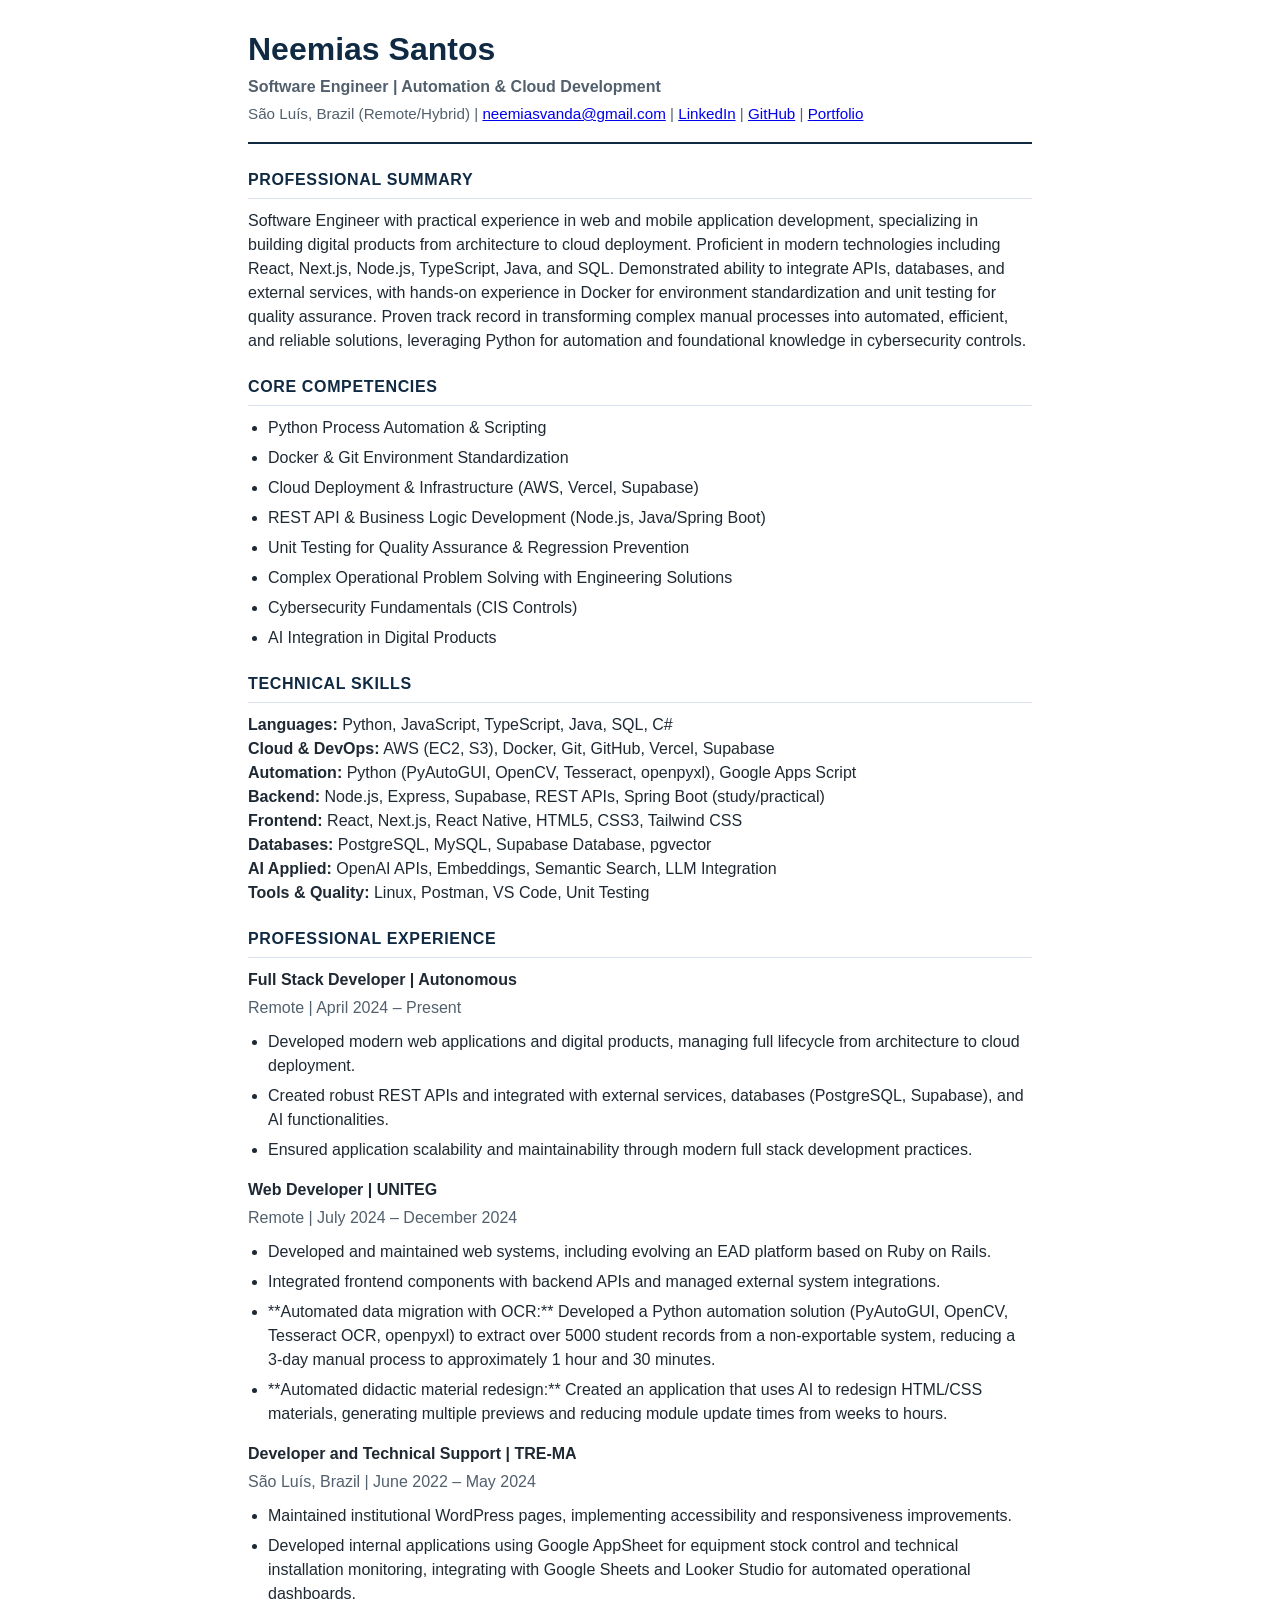
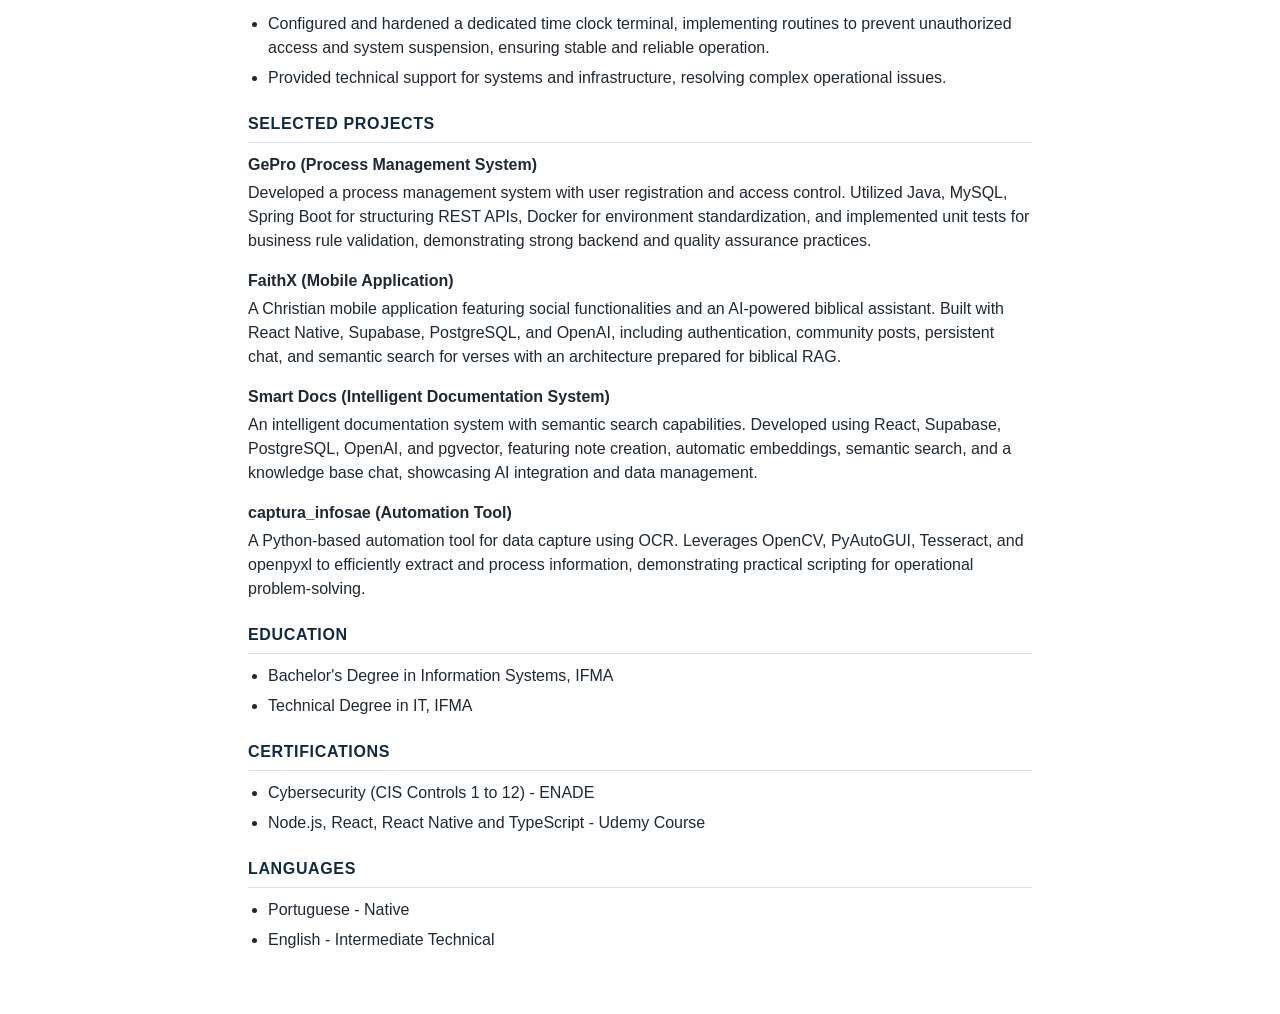
==== output/vaga-exemplo_neemias.html @ ac8dedb1 "reformulação do projeto" ====
<!DOCTYPE html>
<html lang="en">
<head>
    <meta charset="UTF-8">
    <meta name="viewport" content="width=device-width, initial-scale=1.0">
    <title>Resume - Neemias Santos - Senior DevSecOps Engineer</title>
    <style>
:root {
    --text-color: #1f2933;
    --muted-color: #52606d;
    --border-color: #d9e2ec;
    --heading-color: #102a43;
    --background-color: #ffffff;
}

* {
    box-sizing: border-box;
}

html {
    font-size: 16px;
}

body {
    margin: 0;
    background: var(--background-color);
    color: var(--text-color);
    font-family: "Arial", "Helvetica Neue", Helvetica, sans-serif;
    line-height: 1.5;
}

.resume-shell {
    max-width: 840px;
    margin: 0 auto;
    padding: 32px 28px 40px;
}

.resume-header {
    border-bottom: 2px solid var(--heading-color);
    margin-bottom: 24px;
    padding-bottom: 16px;
}

.resume-header h1 {
    margin: 0;
    color: var(--heading-color);
    font-size: 2rem;
    line-height: 1.1;
}

.headline,
.contact-line,
.meta {
    color: var(--muted-color);
}

.headline {
    margin: 8px 0 4px;
    font-size: 1rem;
    font-weight: 700;
}

.contact-line {
    margin: 0;
    font-size: 0.95rem;
}

section {
    margin-bottom: 22px;
}

h2 {
    margin: 0 0 10px;
    color: var(--heading-color);
    font-size: 1rem;
    text-transform: uppercase;
    letter-spacing: 0.04em;
    border-bottom: 1px solid var(--border-color);
    padding-bottom: 6px;
}

h3 {
    margin: 0 0 4px;
    font-size: 1rem;
    color: var(--text-color);
}

p {
    margin: 0 0 10px;
}

ul {
    margin: 0;
    padding-left: 20px;
}

li {
    margin-bottom: 6px;
    text-align: left;
}

article {
    margin-bottom: 16px;
}

@media print {
    body {
        background: #fff;
    }

    .resume-shell {
        max-width: none;
        padding: 0;
    }
}
    </style>
</head>
<body>
    <main class="resume-shell">
        <header class="resume-header">
            <h1>Neemias Santos</h1>
            <p class="headline">Software Engineer | Automation & Cloud Development</p>
            <p class="contact-line">São Luís, Brazil (Remote/Hybrid) | <a href="mailto:neemiasvanda@gmail.com">neemiasvanda@gmail.com</a> | <a href="https://www.linkedin.com/in/neemias-santos-9766052b7/">LinkedIn</a> | <a href="https://github.com/seeniam">GitHub</a> | <a href="https://neemiascarvalhosantos.vercel.app/">Portfolio</a></p>
        </header>

        <section aria-labelledby="summary-title">
            <h2 id="summary-title">Professional Summary</h2>
            <p>Software Engineer with practical experience in web and mobile application development, specializing in building digital products from architecture to cloud deployment. Proficient in modern technologies including React, Next.js, Node.js, TypeScript, Java, and SQL. Demonstrated ability to integrate APIs, databases, and external services, with hands-on experience in Docker for environment standardization and unit testing for quality assurance. Proven track record in transforming complex manual processes into automated, efficient, and reliable solutions, leveraging Python for automation and foundational knowledge in cybersecurity controls.</p>
        </section>

        <section aria-labelledby="competencies-title">
            <h2 id="competencies-title">Core Competencies</h2>
            <ul>
                <li>Python Process Automation & Scripting</li>
                <li>Docker & Git Environment Standardization</li>
                <li>Cloud Deployment & Infrastructure (AWS, Vercel, Supabase)</li>
                <li>REST API & Business Logic Development (Node.js, Java/Spring Boot)</li>
                <li>Unit Testing for Quality Assurance & Regression Prevention</li>
                <li>Complex Operational Problem Solving with Engineering Solutions</li>
                <li>Cybersecurity Fundamentals (CIS Controls)</li>
                <li>AI Integration in Digital Products</li>
            </ul>
        </section>

        <section aria-labelledby="skills-title">
            <h2 id="skills-title">Technical Skills</h2>
            <p>
                <strong>Languages:</strong> Python, JavaScript, TypeScript, Java, SQL, C#<br>
                <strong>Cloud & DevOps:</strong> AWS (EC2, S3), Docker, Git, GitHub, Vercel, Supabase<br>
                <strong>Automation:</strong> Python (PyAutoGUI, OpenCV, Tesseract, openpyxl), Google Apps Script<br>
                <strong>Backend:</strong> Node.js, Express, Supabase, REST APIs, Spring Boot (study/practical)<br>
                <strong>Frontend:</strong> React, Next.js, React Native, HTML5, CSS3, Tailwind CSS<br>
                <strong>Databases:</strong> PostgreSQL, MySQL, Supabase Database, pgvector<br>
                <strong>AI Applied:</strong> OpenAI APIs, Embeddings, Semantic Search, LLM Integration<br>
                <strong>Tools & Quality:</strong> Linux, Postman, VS Code, Unit Testing
            </p>
        </section>

        <section aria-labelledby="experience-title">
            <h2 id="experience-title">Professional Experience</h2>
            <article>
                <h3>Full Stack Developer | Autonomous</h3>
                <p class="meta">Remote | April 2024 – Present</p>
                <ul>
                    <li>Developed modern web applications and digital products, managing full lifecycle from architecture to cloud deployment.</li>
                    <li>Created robust REST APIs and integrated with external services, databases (PostgreSQL, Supabase), and AI functionalities.</li>
                    <li>Ensured application scalability and maintainability through modern full stack development practices.</li>
                </ul>
            </article>
            <article>
                <h3>Web Developer | UNITEG</h3>
                <p class="meta">Remote | July 2024 – December 2024</p>
                <ul>
                    <li>Developed and maintained web systems, including evolving an EAD platform based on Ruby on Rails.</li>
                    <li>Integrated frontend components with backend APIs and managed external system integrations.</li>
                    <li>**Automated data migration with OCR:** Developed a Python automation solution (PyAutoGUI, OpenCV, Tesseract OCR, openpyxl) to extract over 5000 student records from a non-exportable system, reducing a 3-day manual process to approximately 1 hour and 30 minutes.</li>
                    <li>**Automated didactic material redesign:** Created an application that uses AI to redesign HTML/CSS materials, generating multiple previews and reducing module update times from weeks to hours.</li>
                </ul>
            </article>
            <article>
                <h3>Developer and Technical Support | TRE-MA</h3>
                <p class="meta">São Luís, Brazil | June 2022 – May 2024</p>
                <ul>
                    <li>Maintained institutional WordPress pages, implementing accessibility and responsiveness improvements.</li>
                    <li>Developed internal applications using Google AppSheet for equipment stock control and technical installation monitoring, integrating with Google Sheets and Looker Studio for automated operational dashboards.</li>
                    <li>Configured and hardened a dedicated time clock terminal, implementing routines to prevent unauthorized access and system suspension, ensuring stable and reliable operation.</li>
                    <li>Provided technical support for systems and infrastructure, resolving complex operational issues.</li>
                </ul>
            </article>
        </section>

        <section aria-labelledby="projects-title">
            <h2 id="projects-title">Selected Projects</h2>
            <article>
                <h3>GePro (Process Management System)</h3>
                <p>Developed a process management system with user registration and access control. Utilized Java, MySQL, Spring Boot for structuring REST APIs, Docker for environment standardization, and implemented unit tests for business rule validation, demonstrating strong backend and quality assurance practices.</p>
            </article>
            <article>
                <h3>FaithX (Mobile Application)</h3>
                <p>A Christian mobile application featuring social functionalities and an AI-powered biblical assistant. Built with React Native, Supabase, PostgreSQL, and OpenAI, including authentication, community posts, persistent chat, and semantic search for verses with an architecture prepared for biblical RAG.</p>
            </article>
            <article>
                <h3>Smart Docs (Intelligent Documentation System)</h3>
                <p>An intelligent documentation system with semantic search capabilities. Developed using React, Supabase, PostgreSQL, OpenAI, and pgvector, featuring note creation, automatic embeddings, semantic search, and a knowledge base chat, showcasing AI integration and data management.</p>
            </article>
            <article>
                <h3>captura_infosae (Automation Tool)</h3>
                <p>A Python-based automation tool for data capture using OCR. Leverages OpenCV, PyAutoGUI, Tesseract, and openpyxl to efficiently extract and process information, demonstrating practical scripting for operational problem-solving.</p>
            </article>
        </section>

        <section aria-labelledby="education-title">
            <h2 id="education-title">Education</h2>
            <ul>
                <li>Bachelor's Degree in Information Systems, IFMA</li>
                <li>Technical Degree in IT, IFMA</li>
            </ul>
        </section>

        <section aria-labelledby="certifications-title">
            <h2 id="certifications-title">Certifications</h2>
            <ul>
                <li>Cybersecurity (CIS Controls 1 to 12) - ENADE</li>
                <li>Node.js, React, React Native and TypeScript - Udemy Course</li>
            </ul>
        </section>

        <section aria-labelledby="languages-title">
            <h2 id="languages-title">Languages</h2>
            <ul>
                <li>Portuguese - Native</li>
                <li>English - Intermediate Technical</li>
            </ul>
        </section>
    </main>
</body>
</html>
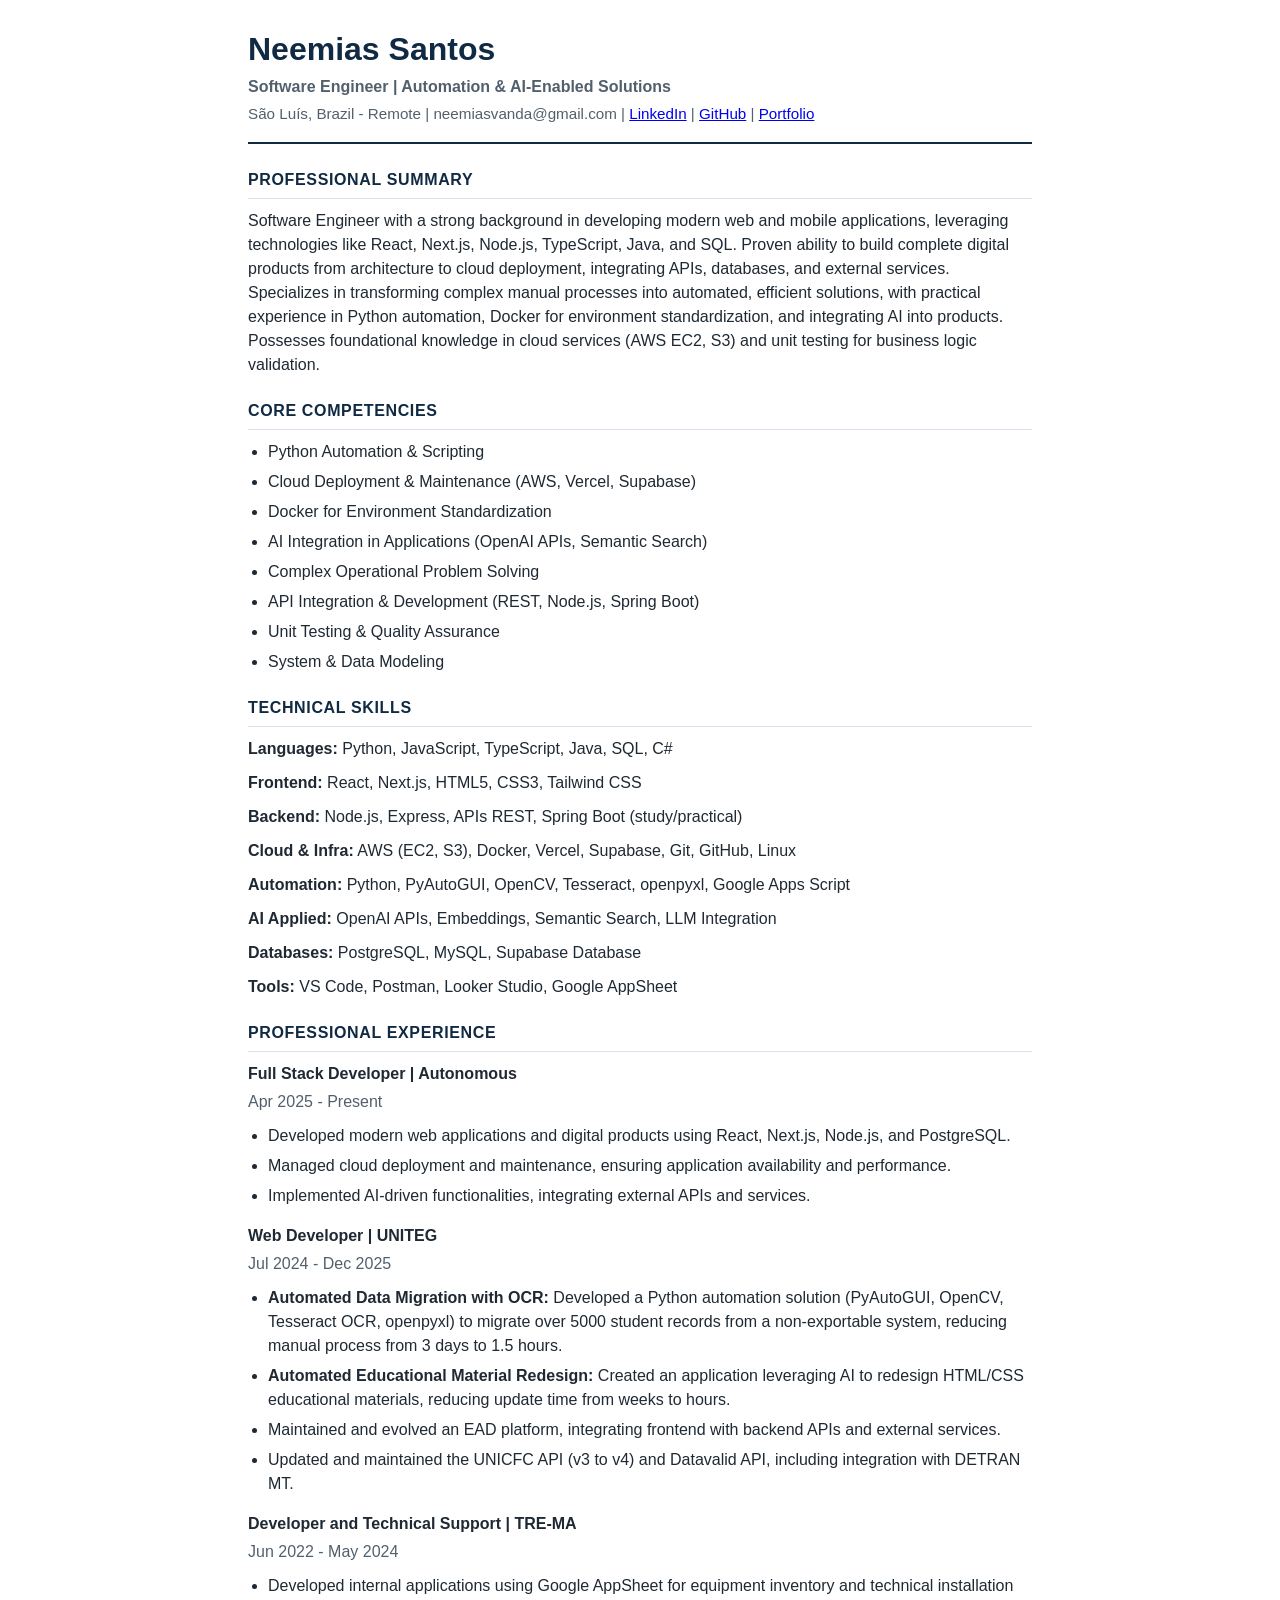
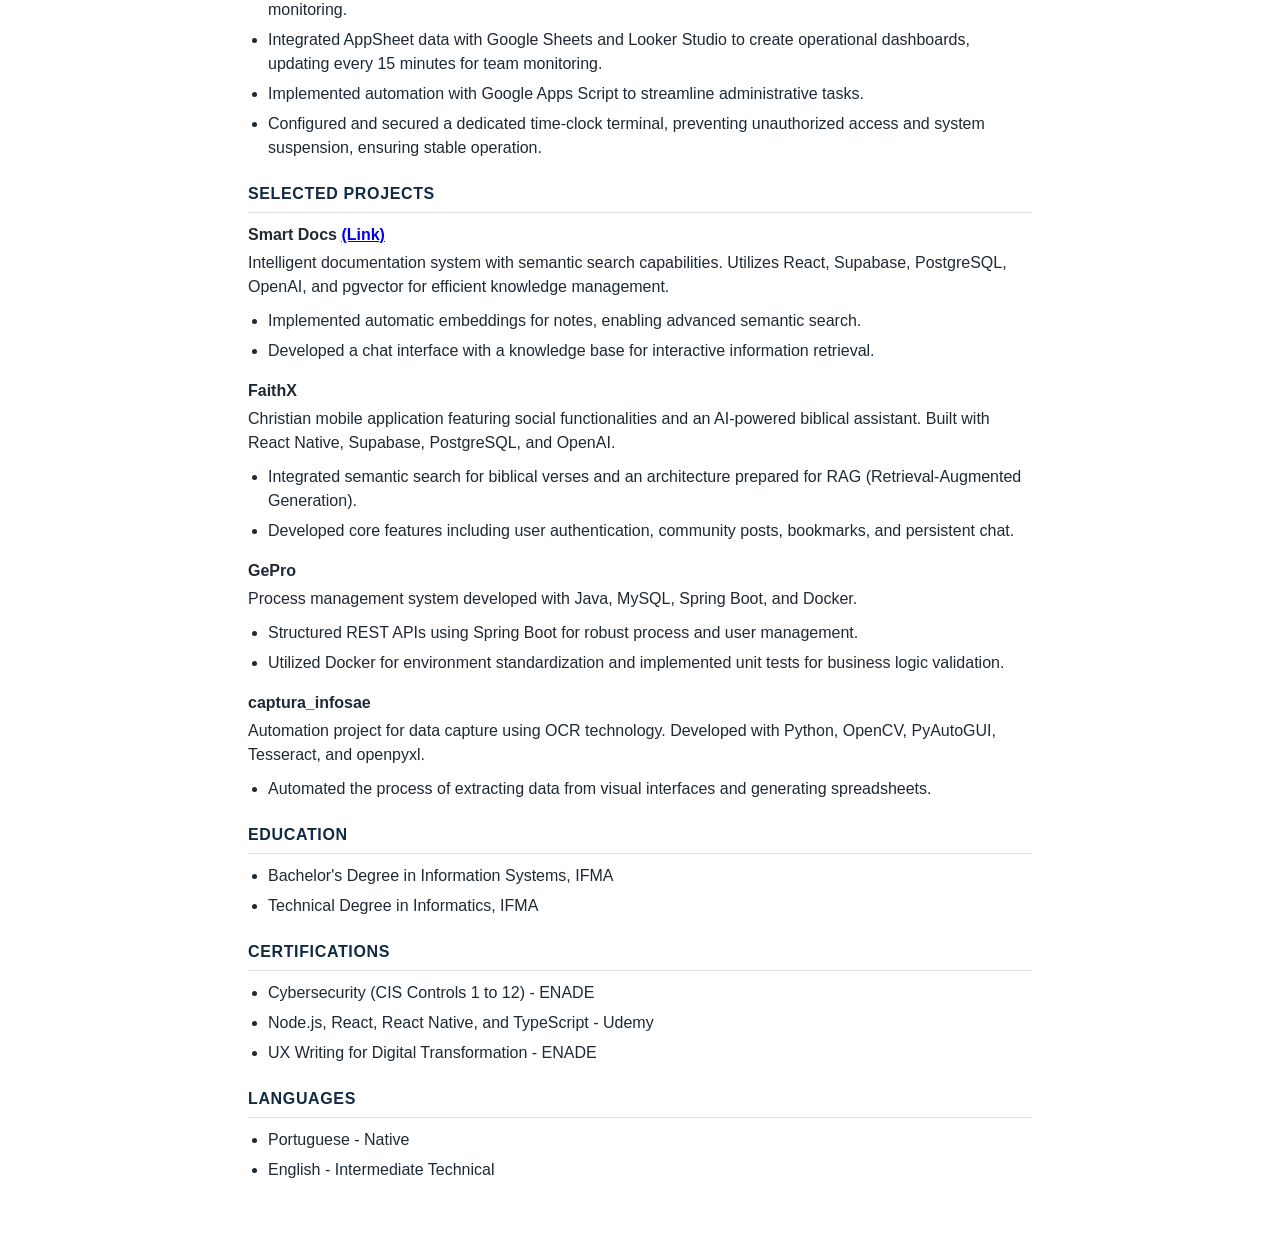
==== commit 70b247de: "Atualiza gerador e materiais de curriculo" ====
--- a/output/vaga-exemplo_neemias.html
+++ b/output/vaga-exemplo_neemias.html
@@ -3,7 +3,7 @@
 <head>
     <meta charset="UTF-8">
     <meta name="viewport" content="width=device-width, initial-scale=1.0">
-    <title>Resume - Neemias Santos - Senior DevSecOps Engineer</title>
+    <title>Resume - Neemias Santos - Software Engineer | Automation & AI-Enabled Solutions</title>
     <style>
 :root {
     --text-color: #1f2933;
@@ -119,72 +119,70 @@
     <main class="resume-shell">
         <header class="resume-header">
             <h1>Neemias Santos</h1>
-            <p class="headline">Software Engineer | Automation & Cloud Development</p>
-            <p class="contact-line">São Luís, Brazil (Remote/Hybrid) | <a href="mailto:neemiasvanda@gmail.com">neemiasvanda@gmail.com</a> | <a href="https://www.linkedin.com/in/neemias-santos-9766052b7/">LinkedIn</a> | <a href="https://github.com/seeniam">GitHub</a> | <a href="https://neemiascarvalhosantos.vercel.app/">Portfolio</a></p>
+            <p class="headline">Software Engineer | Automation & AI-Enabled Solutions</p>
+            <p class="contact-line">São Luís, Brazil - Remote | neemiasvanda@gmail.com | <a href="https://www.linkedin.com/in/neemias-santos-9766052b7/" target="_blank" rel="noopener noreferrer">LinkedIn</a> | <a href="https://github.com/seeniam" target="_blank" rel="noopener noreferrer">GitHub</a> | <a href="https://neemiascarvalhosantos.vercel.app/" target="_blank" rel="noopener noreferrer">Portfolio</a></p>
         </header>
 
         <section aria-labelledby="summary-title">
             <h2 id="summary-title">Professional Summary</h2>
-            <p>Software Engineer with practical experience in web and mobile application development, specializing in building digital products from architecture to cloud deployment. Proficient in modern technologies including React, Next.js, Node.js, TypeScript, Java, and SQL. Demonstrated ability to integrate APIs, databases, and external services, with hands-on experience in Docker for environment standardization and unit testing for quality assurance. Proven track record in transforming complex manual processes into automated, efficient, and reliable solutions, leveraging Python for automation and foundational knowledge in cybersecurity controls.</p>
+            <p>Software Engineer with a strong background in developing modern web and mobile applications, leveraging technologies like React, Next.js, Node.js, TypeScript, Java, and SQL. Proven ability to build complete digital products from architecture to cloud deployment, integrating APIs, databases, and external services. Specializes in transforming complex manual processes into automated, efficient solutions, with practical experience in Python automation, Docker for environment standardization, and integrating AI into products. Possesses foundational knowledge in cloud services (AWS EC2, S3) and unit testing for business logic validation.</p>
         </section>
 
         <section aria-labelledby="competencies-title">
             <h2 id="competencies-title">Core Competencies</h2>
             <ul>
-                <li>Python Process Automation & Scripting</li>
-                <li>Docker & Git Environment Standardization</li>
-                <li>Cloud Deployment & Infrastructure (AWS, Vercel, Supabase)</li>
-                <li>REST API & Business Logic Development (Node.js, Java/Spring Boot)</li>
-                <li>Unit Testing for Quality Assurance & Regression Prevention</li>
-                <li>Complex Operational Problem Solving with Engineering Solutions</li>
-                <li>Cybersecurity Fundamentals (CIS Controls)</li>
-                <li>AI Integration in Digital Products</li>
+                <li>Python Automation & Scripting</li>
+                <li>Cloud Deployment & Maintenance (AWS, Vercel, Supabase)</li>
+                <li>Docker for Environment Standardization</li>
+                <li>AI Integration in Applications (OpenAI APIs, Semantic Search)</li>
+                <li>Complex Operational Problem Solving</li>
+                <li>API Integration & Development (REST, Node.js, Spring Boot)</li>
+                <li>Unit Testing & Quality Assurance</li>
+                <li>System & Data Modeling</li>
             </ul>
         </section>
 
         <section aria-labelledby="skills-title">
             <h2 id="skills-title">Technical Skills</h2>
-            <p>
-                <strong>Languages:</strong> Python, JavaScript, TypeScript, Java, SQL, C#<br>
-                <strong>Cloud & DevOps:</strong> AWS (EC2, S3), Docker, Git, GitHub, Vercel, Supabase<br>
-                <strong>Automation:</strong> Python (PyAutoGUI, OpenCV, Tesseract, openpyxl), Google Apps Script<br>
-                <strong>Backend:</strong> Node.js, Express, Supabase, REST APIs, Spring Boot (study/practical)<br>
-                <strong>Frontend:</strong> React, Next.js, React Native, HTML5, CSS3, Tailwind CSS<br>
-                <strong>Databases:</strong> PostgreSQL, MySQL, Supabase Database, pgvector<br>
-                <strong>AI Applied:</strong> OpenAI APIs, Embeddings, Semantic Search, LLM Integration<br>
-                <strong>Tools & Quality:</strong> Linux, Postman, VS Code, Unit Testing
-            </p>
+            <p><strong>Languages:</strong> Python, JavaScript, TypeScript, Java, SQL, C#</p>
+            <p><strong>Frontend:</strong> React, Next.js, HTML5, CSS3, Tailwind CSS</p>
+            <p><strong>Backend:</strong> Node.js, Express, APIs REST, Spring Boot (study/practical)</p>
+            <p><strong>Cloud & Infra:</strong> AWS (EC2, S3), Docker, Vercel, Supabase, Git, GitHub, Linux</p>
+            <p><strong>Automation:</strong> Python, PyAutoGUI, OpenCV, Tesseract, openpyxl, Google Apps Script</p>
+            <p><strong>AI Applied:</strong> OpenAI APIs, Embeddings, Semantic Search, LLM Integration</p>
+            <p><strong>Databases:</strong> PostgreSQL, MySQL, Supabase Database</p>
+            <p><strong>Tools:</strong> VS Code, Postman, Looker Studio, Google AppSheet</p>
         </section>
 
         <section aria-labelledby="experience-title">
             <h2 id="experience-title">Professional Experience</h2>
             <article>
                 <h3>Full Stack Developer | Autonomous</h3>
-                <p class="meta">Remote | April 2024 – Present</p>
-                <ul>
-                    <li>Developed modern web applications and digital products, managing full lifecycle from architecture to cloud deployment.</li>
-                    <li>Created robust REST APIs and integrated with external services, databases (PostgreSQL, Supabase), and AI functionalities.</li>
-                    <li>Ensured application scalability and maintainability through modern full stack development practices.</li>
+                <p class="meta">Apr 2025 - Present</p>
+                <ul>
+                    <li>Developed modern web applications and digital products using React, Next.js, Node.js, and PostgreSQL.</li>
+                    <li>Managed cloud deployment and maintenance, ensuring application availability and performance.</li>
+                    <li>Implemented AI-driven functionalities, integrating external APIs and services.</li>
                 </ul>
             </article>
             <article>
                 <h3>Web Developer | UNITEG</h3>
-                <p class="meta">Remote | July 2024 – December 2024</p>
-                <ul>
-                    <li>Developed and maintained web systems, including evolving an EAD platform based on Ruby on Rails.</li>
-                    <li>Integrated frontend components with backend APIs and managed external system integrations.</li>
-                    <li>**Automated data migration with OCR:** Developed a Python automation solution (PyAutoGUI, OpenCV, Tesseract OCR, openpyxl) to extract over 5000 student records from a non-exportable system, reducing a 3-day manual process to approximately 1 hour and 30 minutes.</li>
-                    <li>**Automated didactic material redesign:** Created an application that uses AI to redesign HTML/CSS materials, generating multiple previews and reducing module update times from weeks to hours.</li>
+                <p class="meta">Jul 2024 - Dec 2025</p>
+                <ul>
+                    <li><strong>Automated Data Migration with OCR:</strong> Developed a Python automation solution (PyAutoGUI, OpenCV, Tesseract OCR, openpyxl) to migrate over 5000 student records from a non-exportable system, reducing manual process from 3 days to 1.5 hours.</li>
+                    <li><strong>Automated Educational Material Redesign:</strong> Created an application leveraging AI to redesign HTML/CSS educational materials, reducing update time from weeks to hours.</li>
+                    <li>Maintained and evolved an EAD platform, integrating frontend with backend APIs and external services.</li>
+                    <li>Updated and maintained the UNICFC API (v3 to v4) and Datavalid API, including integration with DETRAN MT.</li>
                 </ul>
             </article>
             <article>
                 <h3>Developer and Technical Support | TRE-MA</h3>
-                <p class="meta">São Luís, Brazil | June 2022 – May 2024</p>
-                <ul>
-                    <li>Maintained institutional WordPress pages, implementing accessibility and responsiveness improvements.</li>
-                    <li>Developed internal applications using Google AppSheet for equipment stock control and technical installation monitoring, integrating with Google Sheets and Looker Studio for automated operational dashboards.</li>
-                    <li>Configured and hardened a dedicated time clock terminal, implementing routines to prevent unauthorized access and system suspension, ensuring stable and reliable operation.</li>
-                    <li>Provided technical support for systems and infrastructure, resolving complex operational issues.</li>
+                <p class="meta">Jun 2022 - May 2024</p>
+                <ul>
+                    <li>Developed internal applications using Google AppSheet for equipment inventory and technical installation monitoring.</li>
+                    <li>Integrated AppSheet data with Google Sheets and Looker Studio to create operational dashboards, updating every 15 minutes for team monitoring.</li>
+                    <li>Implemented automation with Google Apps Script to streamline administrative tasks.</li>
+                    <li>Configured and secured a dedicated time-clock terminal, preventing unauthorized access and system suspension, ensuring stable operation.</li>
                 </ul>
             </article>
         </section>
@@ -192,20 +190,35 @@
         <section aria-labelledby="projects-title">
             <h2 id="projects-title">Selected Projects</h2>
             <article>
-                <h3>GePro (Process Management System)</h3>
-                <p>Developed a process management system with user registration and access control. Utilized Java, MySQL, Spring Boot for structuring REST APIs, Docker for environment standardization, and implemented unit tests for business rule validation, demonstrating strong backend and quality assurance practices.</p>
-            </article>
-            <article>
-                <h3>FaithX (Mobile Application)</h3>
-                <p>A Christian mobile application featuring social functionalities and an AI-powered biblical assistant. Built with React Native, Supabase, PostgreSQL, and OpenAI, including authentication, community posts, persistent chat, and semantic search for verses with an architecture prepared for biblical RAG.</p>
-            </article>
-            <article>
-                <h3>Smart Docs (Intelligent Documentation System)</h3>
-                <p>An intelligent documentation system with semantic search capabilities. Developed using React, Supabase, PostgreSQL, OpenAI, and pgvector, featuring note creation, automatic embeddings, semantic search, and a knowledge base chat, showcasing AI integration and data management.</p>
-            </article>
-            <article>
-                <h3>captura_infosae (Automation Tool)</h3>
-                <p>A Python-based automation tool for data capture using OCR. Leverages OpenCV, PyAutoGUI, Tesseract, and openpyxl to efficiently extract and process information, demonstrating practical scripting for operational problem-solving.</p>
+                <h3>Smart Docs <a href="https://smart-docs-assistant.vercel.app/" target="_blank" rel="noopener noreferrer">(Link)</a></h3>
+                <p>Intelligent documentation system with semantic search capabilities. Utilizes React, Supabase, PostgreSQL, OpenAI, and pgvector for efficient knowledge management.</p>
+                <ul>
+                    <li>Implemented automatic embeddings for notes, enabling advanced semantic search.</li>
+                    <li>Developed a chat interface with a knowledge base for interactive information retrieval.</li>
+                </ul>
+            </article>
+            <article>
+                <h3>FaithX</h3>
+                <p>Christian mobile application featuring social functionalities and an AI-powered biblical assistant. Built with React Native, Supabase, PostgreSQL, and OpenAI.</p>
+                <ul>
+                    <li>Integrated semantic search for biblical verses and an architecture prepared for RAG (Retrieval-Augmented Generation).</li>
+                    <li>Developed core features including user authentication, community posts, bookmarks, and persistent chat.</li>
+                </ul>
+            </article>
+            <article>
+                <h3>GePro</h3>
+                <p>Process management system developed with Java, MySQL, Spring Boot, and Docker.</p>
+                <ul>
+                    <li>Structured REST APIs using Spring Boot for robust process and user management.</li>
+                    <li>Utilized Docker for environment standardization and implemented unit tests for business logic validation.</li>
+                </ul>
+            </article>
+            <article>
+                <h3>captura_infosae</h3>
+                <p>Automation project for data capture using OCR technology. Developed with Python, OpenCV, PyAutoGUI, Tesseract, and openpyxl.</p>
+                <ul>
+                    <li>Automated the process of extracting data from visual interfaces and generating spreadsheets.</li>
+                </ul>
             </article>
         </section>
 
@@ -213,7 +226,7 @@
             <h2 id="education-title">Education</h2>
             <ul>
                 <li>Bachelor's Degree in Information Systems, IFMA</li>
-                <li>Technical Degree in IT, IFMA</li>
+                <li>Technical Degree in Informatics, IFMA</li>
             </ul>
         </section>
 
@@ -221,7 +234,8 @@
             <h2 id="certifications-title">Certifications</h2>
             <ul>
                 <li>Cybersecurity (CIS Controls 1 to 12) - ENADE</li>
-                <li>Node.js, React, React Native and TypeScript - Udemy Course</li>
+                <li>Node.js, React, React Native, and TypeScript - Udemy</li>
+                <li>UX Writing for Digital Transformation - ENADE</li>
             </ul>
         </section>
 
